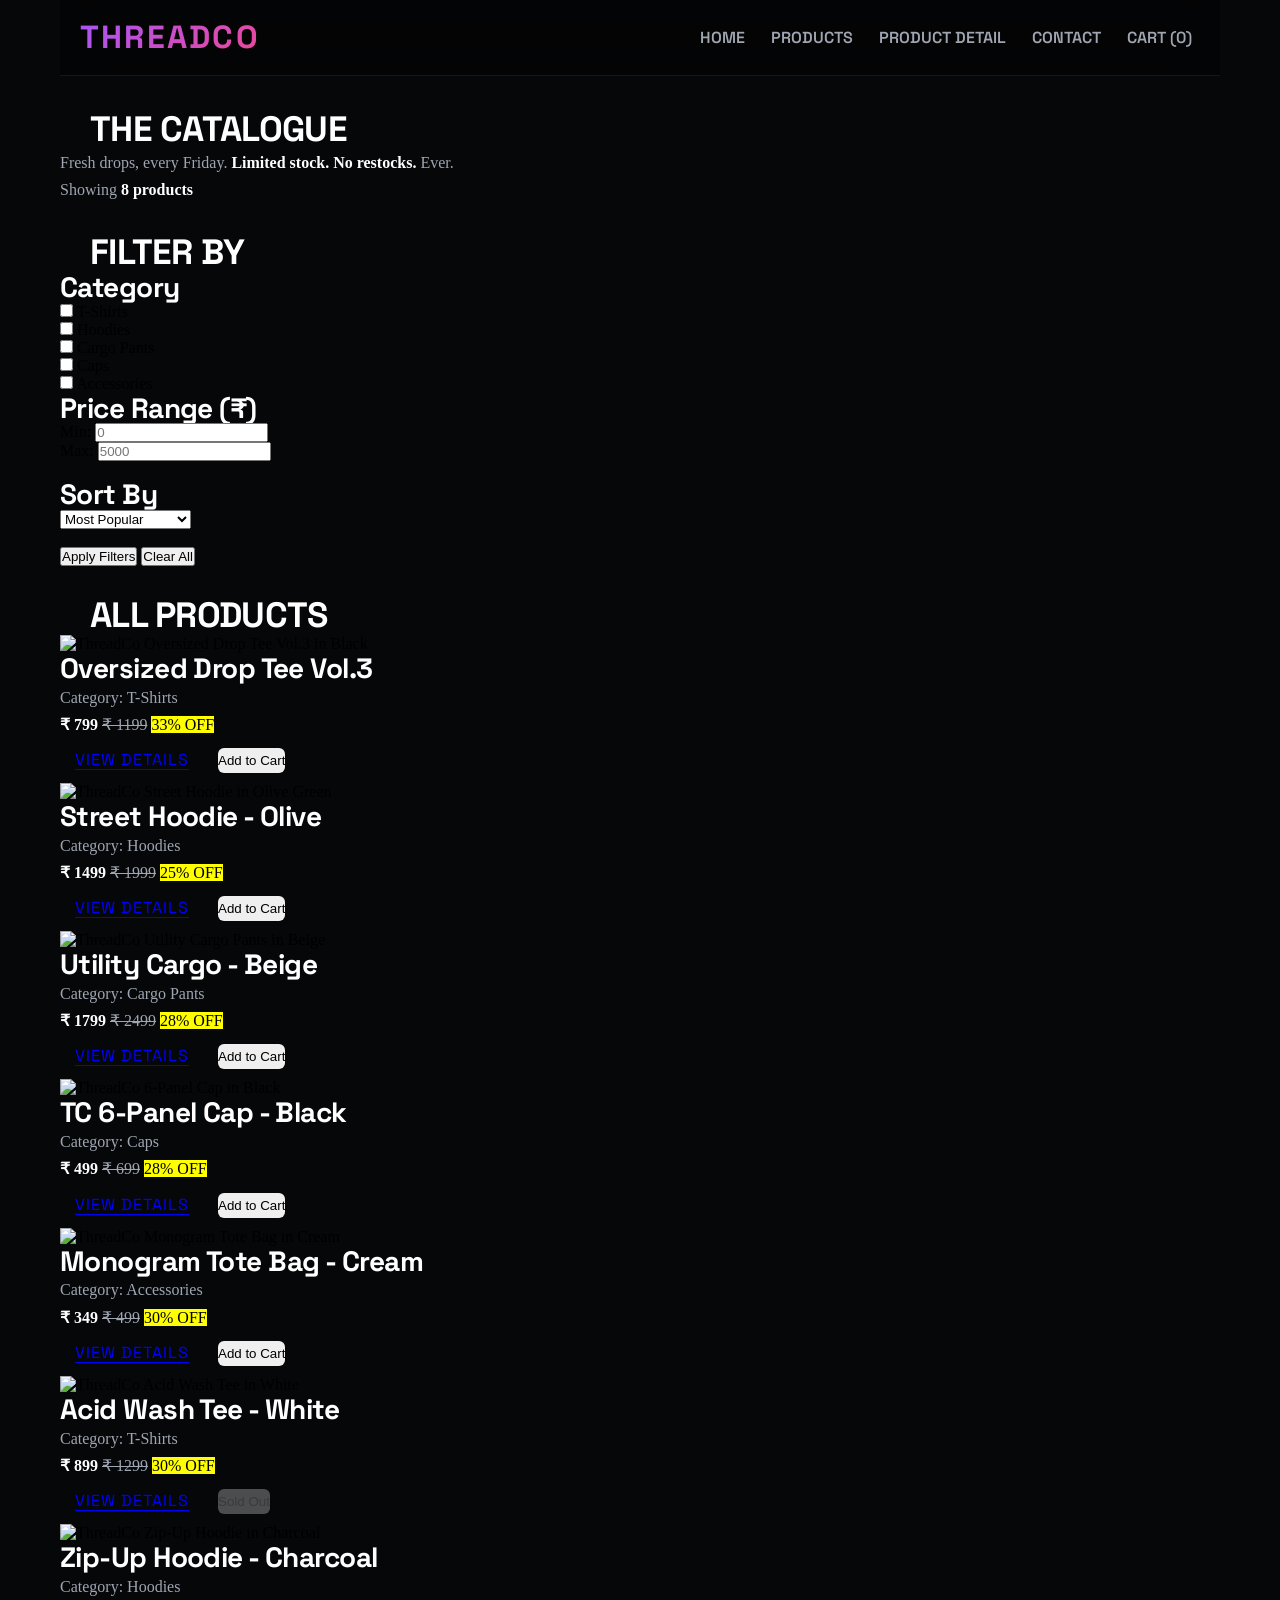
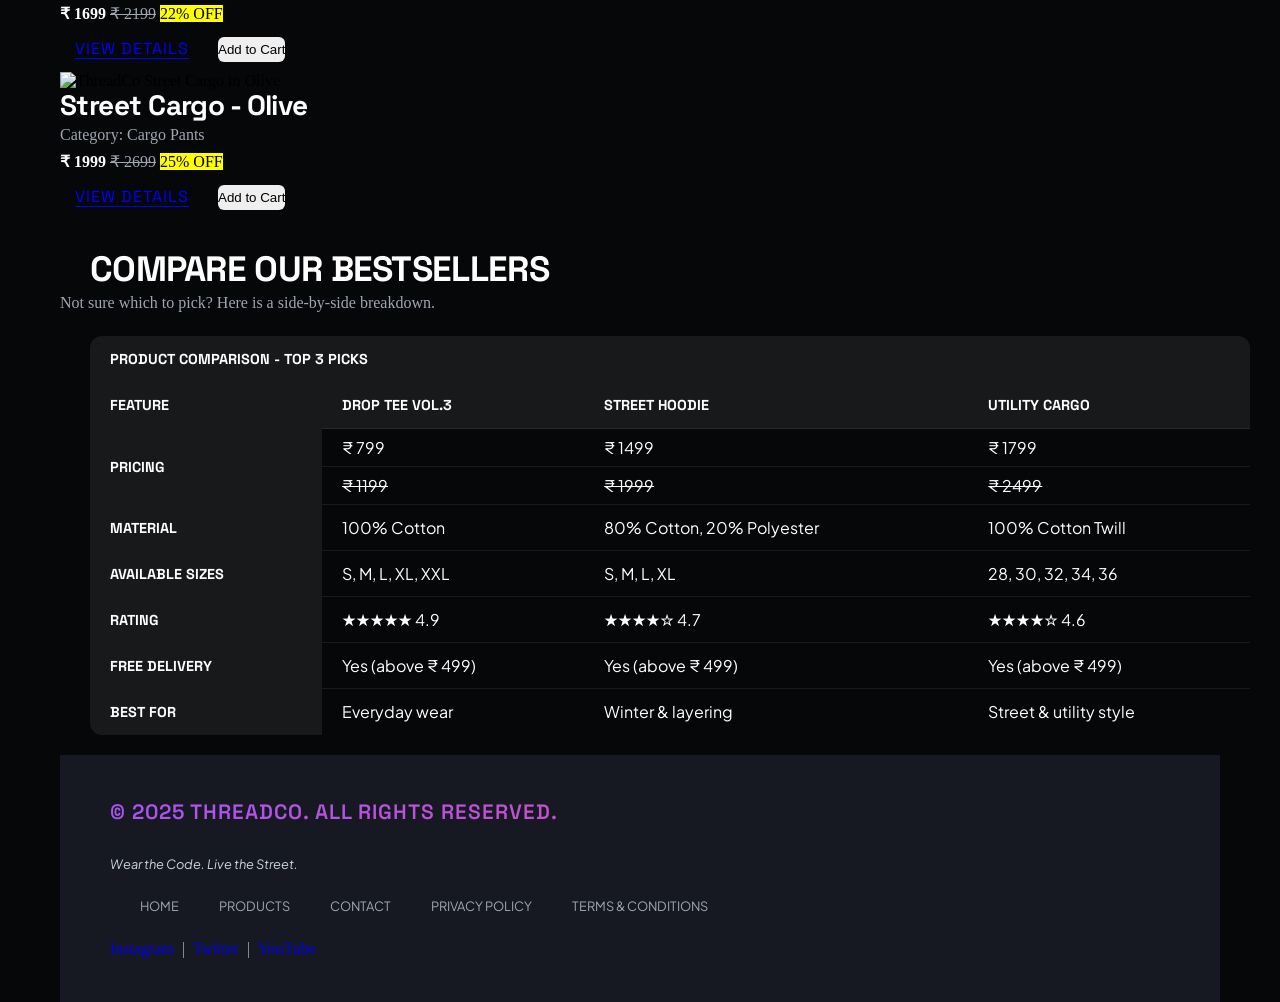
==== products.html @ 537be784 "Add files via upload" ====
<!DOCTYPE html>
<html lang="en">

<head>
    <meta charset="UTF-8">
    <meta name="viewport" content="width=device-width, initial-scale=1.0">
    <title>ThreadCo - The Catalogue</title>
    <link rel="stylesheet" href="style.css">
</head>

<body>
    <header>
        <h1>ThreadCo</h1>
        <!-- <p><em>Wear the Code. Live the Street.</em></p> -->
        <nav>
            <ul>
                <li><a href="index.html">Home</a></li>
                <li><a href="products.html">Products</a></li>
                <li><a href="product.html">Product Detail</a></li>
                <li><a href="contact.html">Contact</a></li>
                <li><a href="#">Cart (0)</a></li>
            </ul>
        </nav>
    </header>

    <main>
        <section id="catalogue">
            <h2>The Catalogue</h2>
            <p>Fresh drops, every Friday. <strong>Limited stock. No restocks.</strong> Ever.</p>
            <p>Showing <strong>8 products</strong></p>
        </section>

        <div id="product-layout">

            <section id="sidebar">
            <h2>Filter By</h2>
            <h3>Category</h3>

            <ul>
                <li>
                    <input type="checkbox" id="cat-tshirts" name="category" value="tshirts">
                    <label for="cat-tshirts">T-Shirts</label>
                </li>
                <li>
                    <input type="checkbox" id="cat-hoodies" name="category" value="hoodies">
                    <label for="cat-hoodies">Hoodies</label>
                </li>
                <li>
                    <input type="checkbox" id="cat-cargo" name="category" value="cargo">
                    <label for="cat-cargo">Cargo Pants</label>
                </li>
                <li>
                    <input type="checkbox" id="cat-caps" name="category" value="caps">
                    <label for="cat-caps">Caps</label>
                </li>
                <li>
                    <input type="checkbox" id="cat-accessories" name="category" value="accessories">
                    <label for="cat-accessories">Accessories</label>
                </li>
            </ul>

            <h3>Price Range (&#8377;)</h3>

            <label for="price-min">Min:</label>
            <input type="number" id="price-min" name="price_min" placeholder="0" min="0">
            <br>
            <label for="price-max">Max:</label>
            <input type="number" id="price-max" name="price_max" placeholder="5000" min="0">
            <br><br>

            <h3>Sort By</h3>

            <select id="sort" name="sort">
                <option value="popular">Most Popular</option>
                <option value="price-low">Price: Low to High</option>
                <option value="price-high">Price: High to Low</option>
                <option value="newest">Newest First</option>
            </select>

            <br><br>

            <button type="button">Apply Filters</button>
            <button type="button" id="clr">Clear All</button>
            </section>


            <section id="products">
            <h2>All Products</h2>
        <div id="grid">
            <article>
                <figure>
                    <img src="images/product 1.jpg" alt="ThreadCo Oversized Drop Tee Vol.3 in Black">
                    <figcaption>Oversized Drop Tee Vol.3</figcaption>
                </figure>
                <h3>Oversized Drop Tee Vol.3</h3>
                <p>Category: <span>T-Shirts</span></p>
                <p><strong>&#8377; 799</strong> <s>&#8377; 1199</s> <mark>33% OFF</mark></p>
                <!-- <p><strong>In Stock</strong></p> -->
                <a href="product.html">View Details</a>
                <button type="button">Add to Cart</button>
            </article>

            <article>
                <figure>
                    <img src="images/product 2.jpg" alt="ThreadCo Street Hoodie in Olive Green">
                    <figcaption>Street Hoodie - Olive</figcaption>
                </figure>
                <h3>Street Hoodie - Olive</h3>
                <p>Category: <span>Hoodies</span></p>
                <p><strong>&#8377; 1499</strong> <s>&#8377; 1999</s> <mark>25% OFF</mark></p>
                <!-- <p><strong>In Stock</strong></p> -->
                <a href="product.html">View Details</a>
                <button type="button">Add to Cart</button>
            </article>

            <article>
                <figure>
                    <img src="images/product 3.jpg" alt="ThreadCo Utility Cargo Pants in Beige">
                    <figcaption>Utility Cargo - Beige</figcaption>
                </figure>
                <h3>Utility Cargo - Beige</h3>
                <p>Category: <span>Cargo Pants</span></p>
                <p><strong>&#8377; 1799</strong> <s>&#8377; 2499</s> <mark>28% OFF</mark></p>
                <!-- <p><strong>In Stock</strong></p> -->
                <a href="product.html">View Details</a>
                <button type="button">Add to Cart</button>
            </article>

            <article>
                <figure>
                    <img src="images/product 4.jpg" alt="ThreadCo 6-Panel Cap in Black">
                    <figcaption>TC 6-Panel Cap - Black</figcaption>
                </figure>
                <h3>TC 6-Panel Cap - Black</h3>
                <p>Category: <span>Caps</span></p>
                <p><strong>&#8377; 499</strong> <s>&#8377; 699</s> <mark>28% OFF</mark></p>
                <!-- <p><strong>In Stock</strong></p> -->
                <a href="product.html">View Details</a>
                <button type="button">Add to Cart</button>
            </article>

            <article>
                <figure>
                    <img src="images/product 1.jpg" alt="ThreadCo Monogram Tote Bag in Cream">
                    <figcaption>Monogram Tote Bag - Cream</figcaption>
                </figure>
                <h3>Monogram Tote Bag - Cream</h3>
                <p>Category: <span>Accessories</span></p>
                <p><strong>&#8377; 349</strong> <s>&#8377; 499</s> <mark>30% OFF</mark></p>
                <!-- <p><strong>In Stock</strong></p> -->
                <a href="product.html">View Details</a>
                <button type="button">Add to Cart</button>
            </article>

            <article>
                <figure>
                    <img src="images/product 2.jpg" alt="ThreadCo Acid Wash Tee in White">
                    <figcaption>Acid Wash Tee - White</figcaption>
                </figure>
                <h3>Acid Wash Tee - White</h3>
                <p>Category: <span>T-Shirts</span></p>
                <p><strong>&#8377; 899</strong> <s>&#8377; 1299</s> <mark>30% OFF</mark></p>
                <!-- Out of stock - using s tag and strong for status -->
                <!-- <p><s>Out of Stock</s></p> -->
                <a href="product.html">View Details</a>
                <button type="button" disabled id="sold">Sold Out</button>
            </article>

            <article>
                <figure>
                    <img src="images/product 3.jpg" alt="ThreadCo Zip-Up Hoodie in Charcoal">
                    <figcaption>Zip-Up Hoodie - Charcoal</figcaption>
                </figure>
                <h3>Zip-Up Hoodie - Charcoal</h3>
                <p>Category: <span>Hoodies</span></p>
                <p><strong>&#8377; 1699</strong> <s>&#8377; 2199</s> <mark>22% OFF</mark></p>
                <!-- <p><strong>In Stock</strong></p> -->
                <a href="product.html">View Details</a>
                <button type="button">Add to Cart</button>
            </article>

            <article>
                <figure>
                    <img src="images/product 4.jpg" alt="ThreadCo Street Cargo in Olive">
                    <figcaption>Street Cargo - Olive</figcaption>
                </figure>
                <h3>Street Cargo - Olive</h3>
                <p>Category: <span>Cargo Pants</span></p>
                <p><strong>&#8377; 1999</strong> <s>&#8377; 2699</s> <mark>25% OFF</mark></p>
                <!-- <p><strong>In Stock</strong></p> -->
                <a href="product.html">View Details</a>
                <button type="button">Add to Cart</button>
            </article>
        </div>

            </section>

        </div>

        <section id="best-sellers">
            <h2>Compare Our Bestsellers</h2>
            <p>Not sure which to pick? Here is a side-by-side breakdown.</p>

            <table>
                <tr>
                    <th colspan="4">Product Comparison - Top 3 Picks</th>
                </tr>
                <tr>
                    <th>Feature</th>
                    <th>Drop Tee Vol.3</th>
                    <th>Street Hoodie</th>
                    <th>Utility Cargo</th>
                </tr>
                <tr>
                    <th rowspan="2">Pricing</th>
                    <td>&#8377; 799</td>
                    <td>&#8377; 1499</td>
                    <td>&#8377; 1799</td>
                </tr>
                <tr>
                    <td><s id="mstk">&#8377; 1199</s></td>
                    <td><s>&#8377; 1999</s></td>
                    <td><s>&#8377; 2499</s></td>
                </tr>
                <tr>
                    <th>Material</th>
                    <td>100% Cotton</td>
                    <td>80% Cotton, 20% Polyester</td>
                    <td>100% Cotton Twill</td>
                </tr>
                <tr>
                    <th>Available Sizes</th>
                    <td>S, M, L, XL, XXL</td>
                    <td>S, M, L, XL</td>
                    <td>28, 30, 32, 34, 36</td>
                </tr>
                <tr>
                    <th>Rating</th>
                    <td>&#9733;&#9733;&#9733;&#9733;&#9733; 4.9</td>
                    <td>&#9733;&#9733;&#9733;&#9733;&#9734; 4.7</td>
                    <td>&#9733;&#9733;&#9733;&#9733;&#9734; 4.6</td>
                </tr>
                <tr>
                    <th>Free Delivery</th>
                    <td>Yes (above &#8377; 499)</td>
                    <td>Yes (above &#8377; 499)</td>
                    <td>Yes (above &#8377; 499)</td>
                </tr>
                <tr>
                    <th>Best For</th>
                    <td>Everyday wear</td>
                    <td>Winter &amp; layering</td>
                    <td>Street &amp; utility style</td>
                </tr>
            </table>
        </section>
    </main>

    <footer>
        <p>&copy; 2025 ThreadCo. All rights reserved.</p>
        <p><em>Wear the Code. Live the Street.</em></p>
        <nav>
            <ul>
                <li><a href="index.html">Home</a></li>
                <li><a href="products.html">Products</a></li>
                <li><a href="contact.html">Contact</a></li>
                <li><a href="#">Privacy Policy</a></li>
                <li><a href="#">Terms &amp; Conditions</a></li>
            </ul>
        </nav>

        <p>
            <a href="https://instagram.com" target="_blank">Instagram</a>
            &nbsp;|&nbsp;
            <a href="https://twitter.com" target="_blank">Twitter</a>
            &nbsp;|&nbsp;
            <a href="https://youtube.com" target="_blank">YouTube</a>
        </p>
    </footer>
</body>

</html>
---- style.css ----
@import url('https://fonts.googleapis.com/css2?family=Plus+Jakarta+Sans:wght@300;400;500;600;700;800&family=Space+Grotesk:wght@400;500;600;700;800&display=swap');

*{
    padding: 0;
    margin: 0;
    box-sizing: border-box;
}

:root {
 /* Brand Theme Colors */
 --color-primary:        #a855f7;
 --color-primary-glow:   rgba(168, 85, 247, 0.25);
 --color-secondary:      #ec4899;
 --color-secondary-glow: rgba(236, 72, 153, 0.25);
 --color-accent:         #06b6d4;


 /* Base & Layout Backgrounds */
 --color-bg-base:        #060709;
 --color-bg-section:     #0c0d14;
 --color-bg-footer:      #161922;
 --color-surface:        #11131a;
 --color-surface-muted:  #1e212f;


 /* Borders */
 --color-border:         rgba(255, 255, 255, 0.07);


 /* Typography Text Colors */
 --white:                #ffffff;
 --color-text-body:      #cbd5e1;
 --color-text-muted:     #9fa6b2;
  --font-display: 'Space Grotesk', sans-serif;
 --font-body:    'Plus Jakarta Sans', sans-serif;
 --radius-sm:  6px;
 --radius-md:  12px;
 --radius-lg:  20px;
 --shadow-sm:  0 4px 12px rgba(0,0,0,0.5);
 --shadow-md:  0 12px 36px rgba(0,0,0,0.7);
 --shadow-lg:  0 24px 64px rgba(0,0,0,0.9);
  --gradient-accent: linear-gradient(135deg, var(--color-primary) 0%, var(--color-secondary) 100%);
 --gradient-secondary: linear-gradient(135deg, var(--color-accent) 0%, #3b82f6 100%);
}

h1, h2, h3, h4, h5, h6 {
 font-family: var(--font-display);
 font-weight: 700;
 line-height: 1.1;
 letter-spacing: -0.02em;
 color: var(--white);
}


h1 { font-size: clamp(2.4rem, 6vw, 5rem); }
h2 { font-size: clamp(1.8rem, 4vw, 3rem); }
h3 { font-size: clamp(1.2rem, 2.5vw, 1.75rem); }
h4 { font-size: 1.125rem; font-weight: 600; }
p  { font-size: 1rem; line-height: 1.7; color: var(--color-text-muted); }


small { font-size: 0.8rem; color: var(--color-text-muted); }
strong { color: var(--white); font-weight: 600; }
em { color: var(--color-text-body); }

body{
    background-color: var(--color-bg-base);
    padding: 0 60px;
}

header{
    position: fixed;
    background-color: rgba(4,4,4,0.604);
    backdrop-filter: blur(30px);
    border-bottom: 1px solid var(--color-border);
    display: flex;
    left: 60px;
    right: 60px; 
    justify-content: space-between;
    align-items: center;
    padding: 20px 20px;
}

a{
    text-decoration: none;
}

ul{
    list-style: none;
}

header nav ul{
    display: flex;
    gap: 10px;
}

header h1{
    font-size: 2rem;
    text-transform: uppercase;
    letter-spacing: 0.07em;
    background: var(--gradient-accent);
    background-clip: text;
    color: transparent;
    position: relative;
}

header nav a{
    font-family: var(--font-display);
    color: var(--color-text-muted);
    padding: 5px 8px;
    text-transform: uppercase;
    font-weight: 600;
    white-space: nowrap;
}

header nav a:hover{
    background-color: rgba(32,11,31,0.605);
    border-radius: var(--radius-sm);
    color: var(--white);
}

#cart{
    background-color: var(--color-primary);
    border-radius: var(--radius-sm);
    color: var(--white);
}
#cart:hover{
    background-color: var(--color-secondary);
    border-radius: var(--radius-sm);
    color: var(--white);
}

main{
    padding-top: 80px;
}

#hero{
    display: flex;
    height: 90vh;
    justify-content: space-between;
    align-items: center;
}

.left-hero{
    display: flex;
    flex-direction: column;
    gap: 10px;
    max-width: 420px;
    padding-left: 5px;
}

.left-hero h2{
    font-size: 3rem;
    text-transform: uppercase;
    padding-left: 3px;
}

#gradient-text{
    background: var(--gradient-accent);
    background-clip: text;
    color: transparent;
}

#hero p{
    font-size: 1rem;
}

#cta{
    padding-top: 20px;
    display: flex;
    gap: 15px;
}

#cta a{
    padding: 10px 15px;
}

.btn1{
    background: var(--gradient-accent);
    color: var(--color-text-body);
    font-size: 12px;
    text-transform: uppercase;
    border-radius: var(--radius-sm);
    font-family: var(--font-display);
    font-weight: 500;
    letter-spacing: 0.5px;
    display: flex;
    justify-content: center;
    align-items: center;
}

.btn1:hover{
    box-shadow: 0 5px 20px var(--color-secondary-glow);
}

.btn2:hover{
    background-color: rgba(255, 255, 255, 0.07);
    border-color: var(--white);
}

.btn2{
    color: var(--color-text-body);
    font-size: 12px;
    text-transform: uppercase;
    border: 1px solid var(--color-text-body);
    border-radius: var(--radius-sm);
    font-family: var(--font-display);
    letter-spacing: 1px;
    display: flex;
    justify-content: center;
    align-items: center;
}

.right-hero{
    display: flex;
    justify-content: center;
    align-items: center;
    margin: 230px;
}

.right-hero img{
    height: 400px;
    width: 300px;
    border-radius: var(--radius-lg);
    position: relative;
}

.right-hero img:hover{
    box-shadow: var(--shadow-lg);
    border: 1px solid black;
}

.glow{
    width:400px;
    height: 400px;
    position: absolute;
    border-radius: 50%;
    filter: blur(50px);
    opacity: 0.5;
}

#cir1{
    background-color: var(--color-primary);
    left: 50%;
    top:120px;
}

#cir2{
    background-color: rgb(89, 43, 226);
    right: 100px;
    bottom: 20px;
}

#week-drop{
    background-color: #0A0B14;
    padding: 80px 50px;
}

#week-drop > p{
    margin: 15px 0;
    font-family: var(--font-body);
}

#week-drop > h2{
    text-transform: uppercase;
}

.cards{
    display: flex;
    flex-wrap: wrap;
    gap: 30px;
    margin-top: 40px;;
}

.cards article{
    flex: 1 1 240px;
    max-width: 280px;
    position: relative;
    flex-direction: column;
    display: flex;
}

.cards article img{
    height: 380px;
    width: 260px;
    border-radius: var(--radius-md);
    margin-left: 9px;
    margin-top: 10px;
}

figcaption{
    display: none;
}

.cards article h3{
    padding: 10px 15px 0;
    font-size: 1rem;
}

.cards article p:first-of-type{
    padding: 0 20px;
    font-family: var(--font-body);
    font-size: 0.85rem;
}

.cards article p:nth-of-type(2){
    padding: 20px 20px;
    font-family: var(--font-body);
    font-size: 0.85rem;
}

.cards article p:nth-of-type(2) s{
    padding-left: 10px;
}

.cards article p:nth-of-type(3){
    position: absolute;
    top: 12px;
    right: 14px;
    border-radius: var(--radius-lg);
    padding: 5px 10px;
    background: var(--gradient-accent);
    color: var(--white);
    font-weight: 500;
    font-family: var(--font-display);
    font-size: 0.8rem;
}

article > a{
    color: blue;
    text-transform: uppercase;
    text-decoration: underline;
    padding: 0 15px;
    font-family: var(--font-display);
    text-underline-offset: 4px;
    letter-spacing: 1px;
}

article > a:hover{
    color: var(--color-secondary);
}

article > button{
    margin: 10px 10px;
    padding: 5px 0;
    border-radius: var(--radius-sm);
    border: none;
}

article > button:hover{
    color: var(--white);
    background-color: var(--color-primary);
    cursor: pointer;
}

article:hover{
    border: 1px solid var(--color-primary);
    box-shadow: 0 10px 10px var(--color-primary-glow);
    border-radius: var(--radius-lg);
}

#best{
    margin-top: 60px;
    margin-right: 30px;
}

section h2{
    text-transform: uppercase;
    font-size: 2.2rem;
    padding: 30px 30px 0;
}

table{
    width: 100%;
    color: white;
    margin: 20px 30px;
    border-collapse: collapse;
    border-radius: var(--radius-md);
    overflow: hidden;
}

th[colspan="5"] {
    background: var(--gradient-accent);
    padding: 10px 0;
    color: var(--white);
    text-transform: uppercase;
    letter-spacing: 0.1em;
    font-family: var(--font-display);
    text-align: center;
}

table th{
    background-color: rgba(255,255,255,0.07);
    padding: 14px 20px;
    text-align: left;
    font-family: var(--font-display);
    text-transform: uppercase;
    font-size: 0.9rem;
}

td{
    padding: 8px 20px;
    font-family: var(--font-body);
    border-top: 1px solid rgba(255,255,255,0.07);
}

tr:hover{
    background-color:rgba(255,255,255,0.07)
}

tr:hover td:first-child{
    color: var(--color-primary);
}

tr td:nth-child(4){
    white-space: nowrap;
}

#quality{
    margin: 80px 0px;
}

#quality h2{
    font-size: 3rem;
    text-align: left;
}

#quality p{
    padding: 10px 30px;
    font-family: var(--font-display);
}

#quality ul{
    display: flex;
    padding: 10px 30px;
    flex-wrap: wrap;
    color: white;
    gap:30px;
    margin: 50px 0;
}

#quality li{
    border-collapse: collapse;
    flex: 1 1 240px;
    padding: 24px;
    border-radius: var(--radius-md);
    border-left: 6px solid var(--color-primary);
    background-color: rgba(255, 255, 255, 0.07);
}

#quality li:hover{
    border: 1px solid var(--color-text-body);
    border-left: 6px solid var(--color-secondary);
}

#quality li strong{
    display: block;
    padding-bottom: 5px;
    font-family: var(--font-display);
    font-size: 1rem;
}

#quality li{
    font-family: var(--font-body);
    font-size: 0.9rem;
    color: var(--color-text-muted)
}

#quality h3{
    padding: 0 30px;
}

#quality dl{
    border-top: 1px solid rgba(255, 255, 255, 0.07);
    color: white;
    display: flex;
    gap: 10px;
    flex-wrap: wrap;
    padding: 10px 0px;
    margin: 0 30px;
}

#quality div{
    display: flex;
    flex-wrap: wrap;
    flex-grow: 1;
    flex-shrink: 1;
    gap: 70px;
    border: 1px solid rgba(255, 255, 255, 0.07);
    padding:10px 5px;
    border-radius: var(--radius-sm);
}

#quality dt{
    color: var(--color-accent);
    font-family: var(--font-display);
    text-transform: uppercase;
}

#quality dd{
    font-family: var(--font-body);
    font-size: 0.8rem;
    width: 250px;
}

#contact{
    background-color: rgba(255,255,255,0.07);
    display: flex;
    flex-direction: column;
    justify-content: center;
    align-items: center;
    padding: 50px 0;
}

#contact h2{
    padding: 15px 0;
}
#contact p{
    width: 390px;
    text-align: center;
    font-size: 0.9rem;
    margin-bottom: 20px;
    font-family: var(--font-body);
}

#contact form label{
    display: none;
}

#contact form{
    display: flex;
    width: 390px;
    margin: auto;
    border: 1px solid rgba(255, 255, 255, 0.07);
    border-radius: var(--radius-sm);
    overflow: hidden;
}

#contact form input{
    flex: 1;
    background: none;
    border: none;
    outline: hidden;
    color: white;
    font-size: 1em;
    font-family: var(--font-body);
    padding: 12px 20px;
}

#contact form button{
    padding: 12px 20px;
    background: var(--gradient-accent);
    border: none;
    letter-spacing: 1px;
    font-family: var(--font-display);
    text-transform: uppercase;
    font-weight: 600;
    color: var(--white);
}

#contact small{
    font-family: var(--font-body);
}

footer{
    background-color: var(--color-bg-footer);
    padding: 40px 50px;
}

footer p:first-child{
    font-family: var(--font-display);
    text-transform: uppercase;
    font-size: 1.3rem;
    background: var(--gradient-accent);
    background-clip: text;
    color: transparent;
    font-weight: 600;
    padding: 0 0 20px;
    letter-spacing: 1px;
}

footer p em{
    font-family: var(--font-body);
    font-size: 0.8rem;
}

footer nav{
    padding: 20px 20px;
}

footer nav ul{
    display: flex;
    flex-wrap: wrap;
    gap: 20px;
}

footer nav ul li a{
    font-family: var(--font-body);
    color: var(--color-text-muted);
    font-size: 0.8rem;
    text-transform: uppercase;
    padding: 10px 10px;
}

footer nav ul li a:hover{
    border: 1px solid var(--color-text-muted);
    border-radius: var(--radius-md);
}

#link{
    color: var(--color-accent);
    font-family: var(--font-body);
    font-size: 0.8rem;
}

#link a:hover{
    color: var(--color-primary);
}
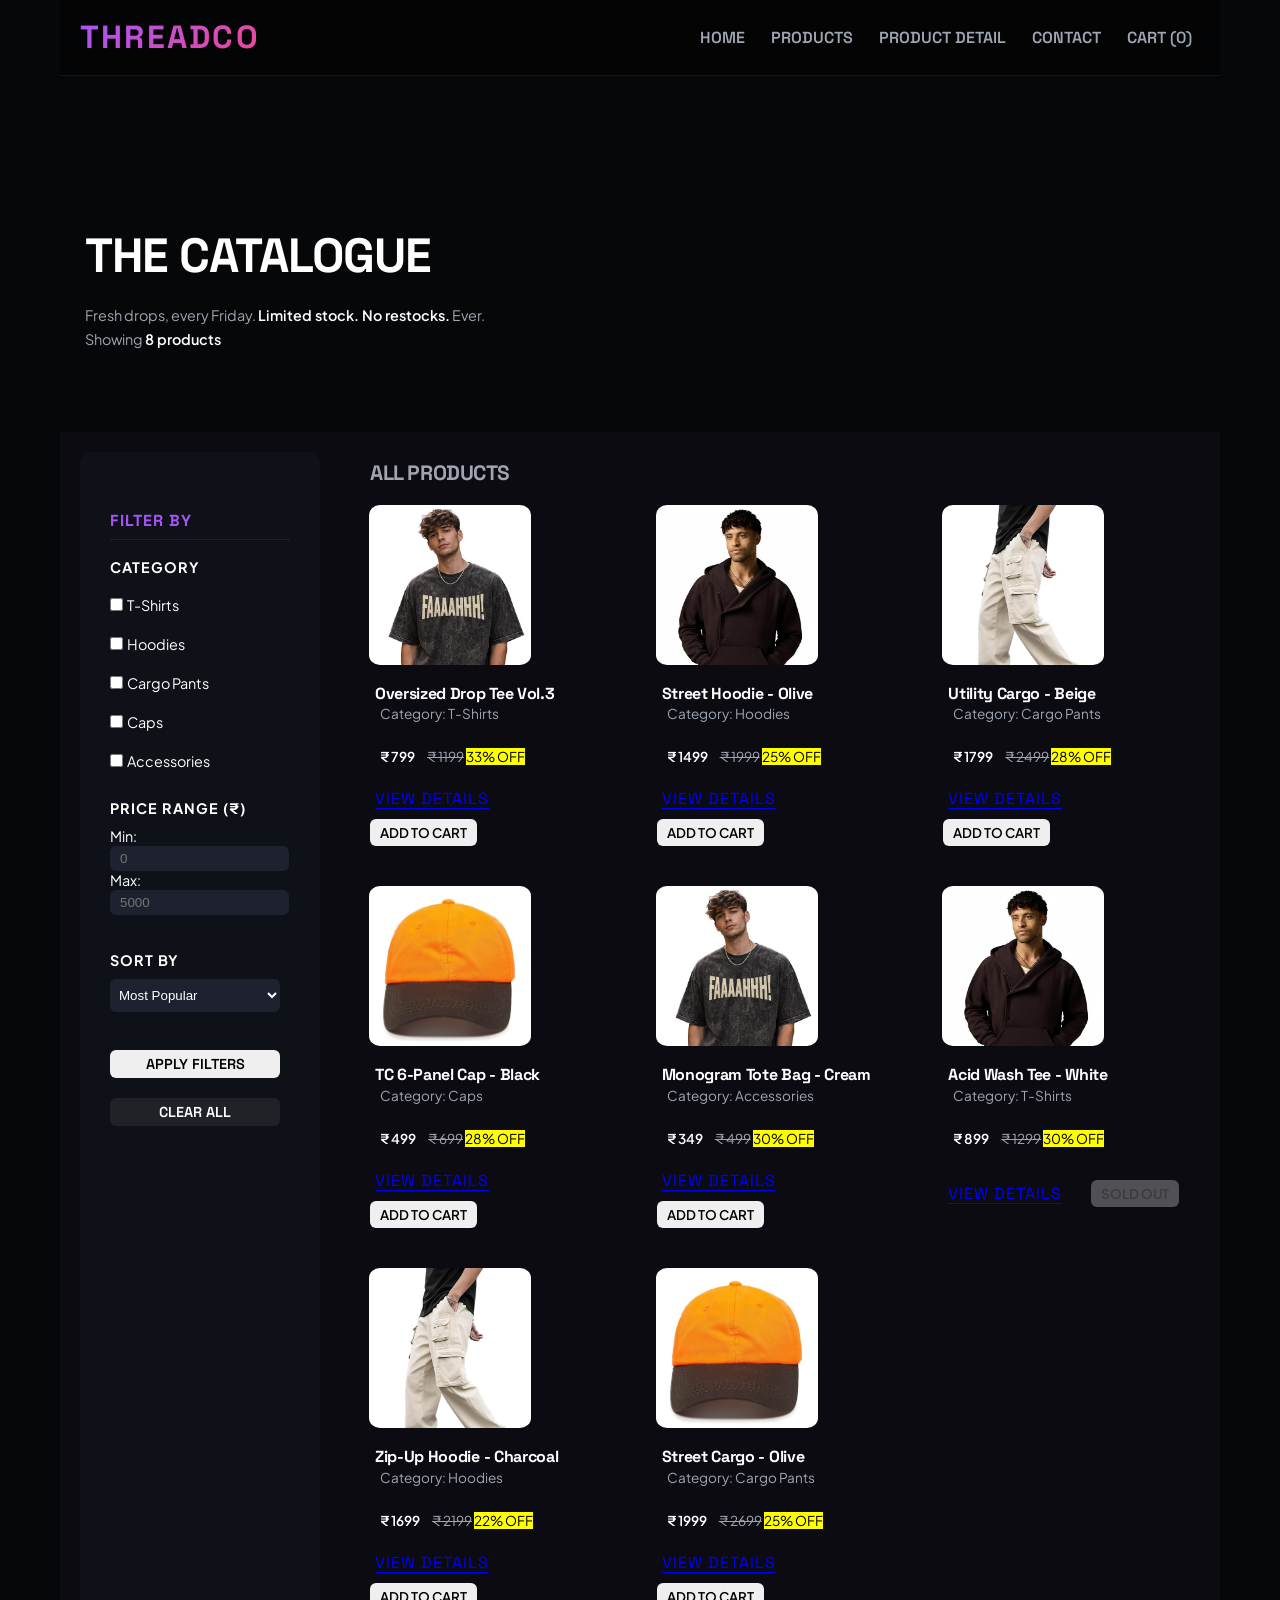
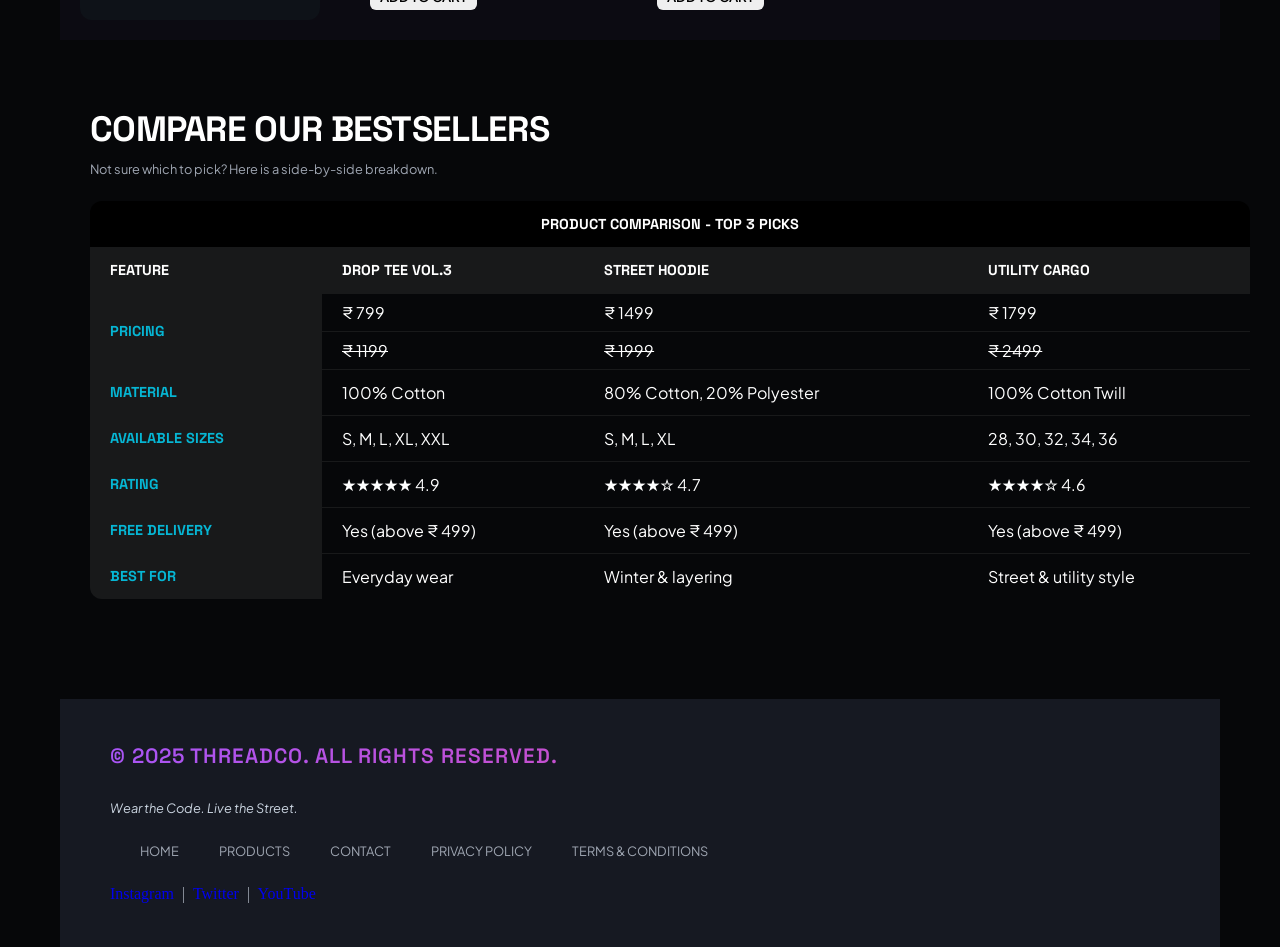
==== commit 344223c1: "Update products.html" ====
--- a/products.html
+++ b/products.html
@@ -89,7 +89,7 @@
         <div id="grid">
             <article>
                 <figure>
-                    <img src="images/product 1.jpg" alt="ThreadCo Oversized Drop Tee Vol.3 in Black">
+                    <img src="Images/product 1.jpg" alt="ThreadCo Oversized Drop Tee Vol.3 in Black">
                     <figcaption>Oversized Drop Tee Vol.3</figcaption>
                 </figure>
                 <h3>Oversized Drop Tee Vol.3</h3>
@@ -102,7 +102,7 @@
 
             <article>
                 <figure>
-                    <img src="images/product 2.jpg" alt="ThreadCo Street Hoodie in Olive Green">
+                    <img src="Images/product 2.jpg" alt="ThreadCo Street Hoodie in Olive Green">
                     <figcaption>Street Hoodie - Olive</figcaption>
                 </figure>
                 <h3>Street Hoodie - Olive</h3>
@@ -115,7 +115,7 @@
 
             <article>
                 <figure>
-                    <img src="images/product 3.jpg" alt="ThreadCo Utility Cargo Pants in Beige">
+                    <img src="Images/product 3.jpg" alt="ThreadCo Utility Cargo Pants in Beige">
                     <figcaption>Utility Cargo - Beige</figcaption>
                 </figure>
                 <h3>Utility Cargo - Beige</h3>
@@ -128,7 +128,7 @@
 
             <article>
                 <figure>
-                    <img src="images/product 4.jpg" alt="ThreadCo 6-Panel Cap in Black">
+                    <img src="Images/product 4.jpg" alt="ThreadCo 6-Panel Cap in Black">
                     <figcaption>TC 6-Panel Cap - Black</figcaption>
                 </figure>
                 <h3>TC 6-Panel Cap - Black</h3>
@@ -141,7 +141,7 @@
 
             <article>
                 <figure>
-                    <img src="images/product 1.jpg" alt="ThreadCo Monogram Tote Bag in Cream">
+                    <img src="Images/product 1.jpg" alt="ThreadCo Monogram Tote Bag in Cream">
                     <figcaption>Monogram Tote Bag - Cream</figcaption>
                 </figure>
                 <h3>Monogram Tote Bag - Cream</h3>
@@ -154,7 +154,7 @@
 
             <article>
                 <figure>
-                    <img src="images/product 2.jpg" alt="ThreadCo Acid Wash Tee in White">
+                    <img src="Images/product 2.jpg" alt="ThreadCo Acid Wash Tee in White">
                     <figcaption>Acid Wash Tee - White</figcaption>
                 </figure>
                 <h3>Acid Wash Tee - White</h3>
@@ -168,7 +168,7 @@
 
             <article>
                 <figure>
-                    <img src="images/product 3.jpg" alt="ThreadCo Zip-Up Hoodie in Charcoal">
+                    <img src="Images/product 3.jpg" alt="ThreadCo Zip-Up Hoodie in Charcoal">
                     <figcaption>Zip-Up Hoodie - Charcoal</figcaption>
                 </figure>
                 <h3>Zip-Up Hoodie - Charcoal</h3>
@@ -181,7 +181,7 @@
 
             <article>
                 <figure>
-                    <img src="images/product 4.jpg" alt="ThreadCo Street Cargo in Olive">
+                    <img src="Images/product 4.jpg" alt="ThreadCo Street Cargo in Olive">
                     <figcaption>Street Cargo - Olive</figcaption>
                 </figure>
                 <h3>Street Cargo - Olive</h3>
@@ -279,4 +279,4 @@
     </footer>
 </body>
 
-</html>+</html>
--- a/style.css
+++ b/style.css
@@ -79,6 +79,7 @@
     justify-content: space-between;
     align-items: center;
     padding: 20px 20px;
+    z-index: 10;
 }
 
 a{
@@ -223,6 +224,20 @@
     width: 300px;
     border-radius: var(--radius-lg);
     position: relative;
+    animation-name: updown;
+    animation-duration: 1s;
+    animation-direction: alternate;
+    animation-iteration-count: infinite;
+}
+
+@keyframes updown{
+    from{
+        transform: translateY(0);
+    }
+
+    to{
+        transform: translateY(10px);
+    }
 }
 
 .right-hero img:hover{
@@ -237,6 +252,20 @@
     border-radius: 50%;
     filter: blur(50px);
     opacity: 0.5;
+    animation-name: glow;
+    animation-duration: 1s;
+    animation-iteration-count: infinite;
+    animation-direction: alternate;
+}
+
+@keyframes glow{
+    from{
+        opacity: 0.5;
+    }
+
+    to{
+        opacity: 0.3;
+    }
 }
 
 #cir1{
@@ -278,6 +307,7 @@
     position: relative;
     flex-direction: column;
     display: flex;
+    transition: all 0.2s linear 0s;
 }
 
 .cards article img{
@@ -357,6 +387,11 @@
     border: 1px solid var(--color-primary);
     box-shadow: 0 10px 10px var(--color-primary-glow);
     border-radius: var(--radius-lg);
+    transform: translateY(-8px);
+}
+
+article:hover > img{
+    transform: scale(1.1);
 }
 
 #best{
@@ -617,7 +652,264 @@
     color: var(--color-primary);
 }
 
-
-
-
-
+#utube{
+    color: blue;
+}
+
+/* products.html */
+
+#catalogue{
+    padding: 150px 25px 80px;
+}
+
+#catalogue h2{
+    padding: 0;
+    font-size: 3rem;
+    padding-bottom: 20px;
+}
+
+#catalogue p{
+    font-family: var(--font-body);
+    font-size: 0.9rem;
+}
+
+#product-layout{
+    display: grid;
+    grid-template-columns: 280px 1fr;
+    /* border: 1px solid red; */
+    background-color: #0C0B12;
+    border-radius: var(--shadow-sm);
+}
+
+#products{
+    /* border: 1px solid green; */
+    margin: 20px;
+    border-radius: var(--radius-md);
+    display: flex;
+    flex-direction: column;
+}
+
+#products h2{
+    padding: 10px;
+}
+
+#grid{
+    display: grid;
+    grid-template-columns: repeat(auto-fit,minmax(200px,1fr) );
+    gap: 20px;
+}
+
+#grid article img{
+    height: 180px;
+    width: 180px;
+    max-width: 100%;
+    min-width: 0;
+    border-radius: var(--radius-lg);
+    padding: 10px 9px;
+    object-fit: cover;
+    display: block;
+    object-position: top;
+}
+
+#grid article h3{
+    padding: 10px 15px 0;
+    font-size: 1rem;
+}
+
+#grid article p:first-of-type{
+    padding: 0 20px;
+    font-family: var(--font-body);
+    font-size: 0.85rem;
+}
+
+#grid article p:nth-of-type(2){
+    padding: 20px 20px;
+    font-family: var(--font-body);
+    font-size: 0.85rem;
+}
+
+#grid article p:nth-of-type(2) s{
+    padding-left: 10px;
+}
+
+#grid article p:nth-of-type(3){
+    position: absolute;
+    top: 12px;
+    right: 14px;
+    border-radius: var(--radius-lg);
+    padding: 5px 10px;
+    background: var(--gradient-accent);
+    color: var(--white);
+    font-weight: 500;
+    font-family: var(--font-display);
+    font-size: 0.8rem;
+}
+
+ #grid article > a{
+    color: blue;
+    text-transform: uppercase;
+    text-decoration: underline;
+    padding: 0 15px;
+    font-family: var(--font-display);
+    text-underline-offset: 4px;
+    letter-spacing: 1px;
+}
+
+#grid article > a:hover{
+    color: var(--color-secondary);
+}
+
+#grid article > button{
+    margin: 10px 10px;
+    padding: 5px 10px;
+    font-family: var(--font-body);
+    text-transform: uppercase;
+    font-weight: 600;
+    border-radius: var(--radius-sm);
+    border: none;
+}
+
+#grid article > button:hover{
+    color: var(--white);
+    background-color: var(--color-primary);
+    cursor: pointer;
+}
+
+#grid article:hover{
+    border: 1px solid var(--color-primary);
+    box-shadow: 0 10px 10px var(--color-primary-glow);
+    border-radius: var(--radius-lg);
+    transform: translateY(-8px);
+}
+
+#grid article:hover > img{
+    transform: scale(1.1);
+    font-weight: 600;
+}
+
+#sidebar{
+    /* border: 1px solid white; */
+    margin: 20px;
+    border-radius: var(--radius-md);
+    background-color: #0E1218;
+    padding: 30px;
+    position: sticky;
+}
+
+#sidebar h2{
+    font-size: 1em;
+    letter-spacing: 1px;
+    color: var(--color-primary);
+    padding: 30px 0px 10px;
+    border-bottom: 1px solid var(--color-surface-muted);
+}
+
+#sidebar h3{
+    font-size: 0.9rem;
+    letter-spacing: 1px;
+    padding: 20px 0px 10px;
+    text-transform: uppercase;
+    font-family: var(--font-body);
+}
+
+#sidebar label{
+    color: white;
+    font-family: var(--font-body);
+    font-size: 0.9rem;
+}
+
+#sidebar ul li{
+    padding: 10px 0;
+}
+
+#price-min{
+    padding: 5px 5px;
+    background-color: var(--color-surface-muted);
+    border: none;
+    border-radius: var(--radius-sm);
+    color: white;
+}
+
+#price-min::placeholder{
+    padding: 5px;
+}
+
+#price-max{
+    padding: 5px 5px;
+    background-color: var(--color-surface-muted);
+    border: none;
+    border-radius: var(--radius-sm);
+    color: white;
+}
+
+#price-max::placeholder{
+    padding: 5px;
+}
+
+#sidebar select{
+    padding: 8px 5px;
+    background-color: var(--color-surface-muted);
+    border: none;
+    border-radius: var(--radius-sm);
+    color: white;
+    width: 170px;
+}
+
+#sidebar button{
+    display: block;
+    padding: 5px;
+    width: 170px;
+    border-radius: var(--radius-sm);
+    border: none;
+    margin: 20px 0;
+    font-size: 0.9rem;
+    font-family: var(--font-display);
+    text-transform: uppercase;
+    font-weight: 600;
+    width:170px;
+}
+
+#clr{
+    background-color: rgba(255, 255, 255, 0.07);
+    color: white;
+    border: 1px solid rgba(255,255,255,0.07)
+}
+
+#products h2{
+    font-size: 1.3rem;
+    color: var(--color-text-muted);
+}
+
+#best-sellers{
+    margin-right: 30px;
+    margin: 40px 0 100px;
+}
+
+#best-sellers p{
+    margin-left: 30px;
+    margin-top: 10px;
+    font-family: var(--font-body);
+    font-size: 0.8rem;
+}
+
+#best-sellers table tr:first-child th{
+    text-align: center;
+    background-color: black;
+    color: white;
+}
+
+#best-sellers table tr:nth-of-type(2) th{
+    color: white;
+}
+
+#best-sellers table,tr,th,td{
+    border-collapse: collapse;
+}
+
+#best-sellers table tr th{
+    color: var(--color-accent);
+}
+
+#best-sellers table:hover #mstk{
+    color: white;
+}
